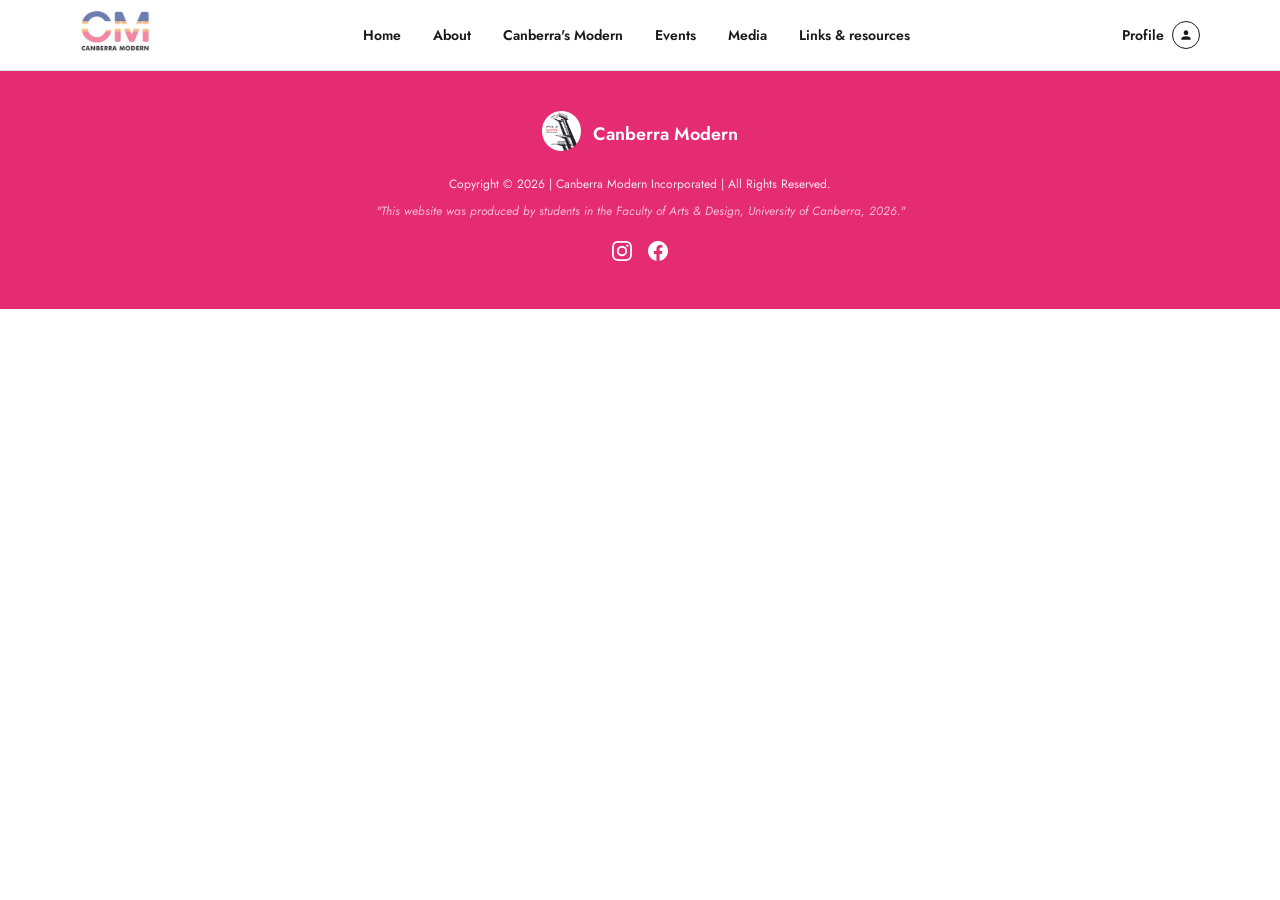
==== About.html @ 22a7f625 "Adding structure to the rest of the pages, and removing links from the not active pages that we won'" ====
<!doctype html>
<html lang="en">
  <head>
    <meta charset="UTF-8" />
    <meta name="viewport" content="width=device-width, initial-scale=1.0" />
    <title>Canberra Modern - [Page Name]</title>

    <link rel="preconnect" href="https://fonts.googleapis.com" />
    <link rel="preconnect" href="https://fonts.gstatic.com" crossorigin />
    <link
      href="https://fonts.googleapis.com/css2?family=Jost:wght@300;400;500;600;700;800;900&display=swap"
      rel="stylesheet"
    />

    <link rel="stylesheet" href="assets/css/styles.css" />
  </head>
  <body>
    <header>
      <div class="nav-container">
        <a href="index.html">
          <img
            class="logo"
            src="assets/images/CanberramodernLogo.png"
            alt="CM Logo"
          />
        </a>

        <nav class="desktop-nav">
          <ul class="nav-links">
            <li><a href="index.html">Home</a></li>
            <li><a href="about.html">About</a></li>
            <li><a href="canberras-modern.html">Canberra's Modern</a></li>
            <li><a href="events.html">Events</a></li>
            <li><a href="media.html">Media</a></li>
            <li><a href="links.html">Links & resources</a></li>
          </ul>
        </nav>

        <div class="nav-actions">
          <div class="nav-profile">
            <span class="profile-text">Profile</span>
            <div class="profile-icon">
              <svg
                width="14"
                height="14"
                viewBox="0 0 24 24"
                fill="currentColor"
              >
                <path
                  d="M12 12c2.21 0 4-1.79 4-4s-1.79-4-4-4-4 1.79-4 4 1.79 4 4 4zm0 2c-2.67 0-8 1.34-8 4v2h16v-2c0-2.66-5.33-4-8-4z"
                />
              </svg>
            </div>
          </div>
          <button
            class="mobile-menu-btn"
            id="openMenuBtn"
            aria-label="Open menu"
          >
            <svg
              width="24"
              height="24"
              viewBox="0 0 24 24"
              fill="none"
              stroke="currentColor"
              stroke-width="2"
            >
              <path d="M3 12h18M3 6h18M3 18h18" />
            </svg>
          </button>
        </div>
      </div>
    </header>

    <div class="mobile-menu-overlay" id="mobileMenu">
      <div class="mobile-menu-header">
        <a href="index.html" class="logo">
          <img
            src="assets/images/CanberramodernLogo.png"
            class="logo"
            alt="CM Logo"
          />
        </a>
        <button
          class="close-menu-btn"
          id="closeMenuBtn"
          aria-label="Close menu"
        >
          <svg
            width="28"
            height="28"
            viewBox="0 0 24 24"
            fill="none"
            stroke="currentColor"
            stroke-width="2"
          >
            <path d="M18 6L6 18M6 6l12 12" />
          </svg>
        </button>
      </div>
      <nav class="mobile-nav">
        <ul class="mobile-nav-links">
          <li><a href="index.html">Home</a></li>
          <li><a href="about.html">About</a></li>
          <li><a href="canberras-modern.html">Canberra's Modern</a></li>
          <li><a href="events.html">Events</a></li>
          <li><a href="media.html">Media</a></li>
          <li><a href="links.html">Links & resources</a></li>
        </ul>
      </nav>
    </div>

    <main></main>

    <footer>
      <div class="footer-brand">
        <div>
          <img
            class="logo"
            src="assets/images/CMCircleLogo.png"
            alt="Canberra Modern Logo"
          />
        </div>
        <div class="footer-brand-name">Canberra Modern</div>
      </div>

      <p class="footer-copy">
        Copyright &copy; 2026 | Canberra Modern Incorporated | All Rights
        Reserved.
      </p>
      <p class="footer-credit">
        "This website was produced by students in the Faculty of Arts & Design,
        University of Canberra, 2026."
      </p>
      <div class="footer-socials">
        <a href="#" aria-label="Instagram">
          <svg width="20" height="20" viewBox="0 0 24 24" fill="currentColor">
            <path
              d="M12 2.163c3.204 0 3.584.012 4.85.07 3.252.148 4.771 1.691 4.919 4.919.058 1.265.069 1.645.069 4.849 0 3.205-.012 3.584-.069 4.849-.149 3.225-1.664 4.771-4.919 4.919-1.266.058-1.644.07-4.85.07-3.204 0-3.584-.012-4.849-.07-3.26-.149-4.771-1.699-4.919-4.92-.058-1.265-.07-1.644-.07-4.849 0-3.204.013-3.583.07-4.849.149-3.227 1.664-4.771 4.919-4.919 1.266-.057 1.645-.069 4.849-.069zM12 0C8.741 0 8.333.014 7.053.072 2.695.272.273 2.69.073 7.052.014 8.333 0 8.741 0 12c0 3.259.014 3.668.072 4.948.2 4.358 2.618 6.78 6.98 6.98C8.333 23.986 8.741 24 12 24c3.259 0 3.668-.014 4.948-.072 4.354-.2 6.782-2.618 6.979-6.98.059-1.28.073-1.689.073-4.948 0-3.259-.014-3.667-.072-4.947-.196-4.354-2.617-6.78-6.979-6.98C15.668.014 15.259 0 12 0zm0 5.838a6.162 6.162 0 100 12.324 6.162 6.162 0 000-12.324zM12 16a4 4 0 110-8 4 4 0 010 8zm6.406-11.845a1.44 1.44 0 100 2.881 1.44 1.44 0 000-2.881z"
            />
          </svg>
        </a>
        <a href="#" aria-label="Facebook">
          <svg width="20" height="20" viewBox="0 0 24 24" fill="currentColor">
            <path
              d="M24 12.073c0-6.627-5.373-12-12-12s-12 5.373-12 12c0 5.99 4.388 10.954 10.125 11.854v-8.385H7.078v-3.469h3.047V9.43c0-3.007 1.792-4.669 4.533-4.669 1.312 0 2.686.235 2.686.235v2.953H15.83c-1.491 0-1.956.925-1.956 1.874v2.25h3.328l-.532 3.469h-2.796v8.385C19.612 23.027 24 18.062 24 12.073z"
            />
          </svg>
        </a>
      </div>
    </footer>

    <script src="main.js"></script>
  </body>
</html>
---- assets/css/styles.css ----
/* ==========================================================================
   CSS Variables & Reset
   ========================================================================== */
:root {
  --cm-magenta: #e52b71;
  --cm-magenta-dark: #c21e5c;
  --cm-charcoal: #1a1a1a;
  --cm-white: #ffffff;
  --cm-light-grey: #f4f4f4;
  --cm-text-grey: #555555;
  --cm-border: #e0e0e0;
  --font-main: 'Jost', sans-serif;
  --container-width: 1200px;
}

*, *::before, *::after {
  margin: 0;
  padding: 0;
  box-sizing: border-box;
}

html {
  scroll-behavior: smooth;
}

body {
  font-family: var(--font-main);
  color: var(--cm-charcoal);
  background-color: var(--cm-white);
  line-height: 1.6;
  overflow-x: hidden;
}

a {
  text-decoration: none;
  color: inherit;
  transition: all 0.2s ease;
}

ul {
  list-style: none;
}

/* ==========================================================================
   Global Button Styles
   ========================================================================== */
.cta-btn {
  display: block;
  text-align: center;
  width: 100%;
  background: var(--cm-white);
  color: var(--cm-magenta);
  border: 2px solid var(--cm-magenta);
  padding: 12px 32px;
  font-weight: 600;
  transition: all 0.2s ease;
}

.cta-btn:hover {
  background: var(--cm-magenta);
  color: var(--cm-white);
}

/* ==========================================================================
   Header & Navigation
   ========================================================================== */
header {
  background: var(--cm-white);
  border-bottom: 1px solid var(--cm-border);
  position: sticky;
  top: 0;
  z-index: 100;
}

.nav-container {
  max-width: var(--container-width);
  margin: 0 auto;
  display: flex;
  align-items: center;
  justify-content: space-between;
  height: 70px;
  padding: 0 40px;
}

.logo {
   width: auto;
   height: 40px;
}
/* Desktop Nav */
.desktop-nav {
  display: flex;
}
.nav-links {
  display: flex;
  gap: 32px;
}
.nav-links a {
  font-size: 14px;
  font-weight: 600;
  color: var(--cm-charcoal);
}
.nav-links a:hover, 
.nav-links a.active {
  color: var(--cm-magenta);
}

/* Right Actions */
.nav-actions {
  display: flex;
  align-items: center;
  gap: 16px;
}
.nav-profile {
  display: flex;
  align-items: center;
  gap: 8px;
  font-size: 14px;
  font-weight: 600;
  cursor: pointer;
}
.profile-icon {
  width: 28px;
  height: 28px;
  border-radius: 50%;
  border: 1.5px solid var(--cm-charcoal);
  display: flex;
  align-items: center;
  justify-content: center;
}
.mobile-menu-btn {
  display: none;
  background: none;
  border: none;
  color: var(--cm-charcoal);
  cursor: pointer;
}

/* ==========================================================================
   Mobile Menu Overlay
   ========================================================================== */
.mobile-menu-overlay {
  position: fixed;
  top: 0;
  left: 0;
  width: 100%;
  height: 100vh;
  background: var(--cm-white);
  z-index: 999;
  padding: 0 20px;
  display: flex;
  flex-direction: column;
  transform: translateX(100%);
  transition: transform 0.3s ease-in-out;
}
.mobile-menu-overlay.active {
  transform: translateX(0);
}

.mobile-menu-header {
  display: flex;
  justify-content: space-between;
  align-items: center;
  height: 70px;
  border-bottom: 1px solid var(--cm-border);
}
.close-menu-btn {
  background: none;
  border: none;
  color: var(--cm-charcoal);
  cursor: pointer;
}

.mobile-nav {
  margin-top: 40px;
}
.mobile-nav-links {
  display: flex;
  flex-direction: column;
  gap: 30px;
}
.mobile-nav-links a {
  font-size: 24px;
  font-weight: 600;
  color: var(--cm-charcoal);
}

/* ==========================================================================
   Footer
   ========================================================================== */
footer {
  background: var(--cm-magenta);
  padding: 40px 20px;
  text-align: center;
  color: var(--cm-white);
}

.footer-brand {
  display: flex;
  align-items: center;
  justify-content: center;
  gap: 12px;
  margin-bottom: 16px;
}

.footer-logo-circle {
  width: 40px;
  height: 40px;
  background: var(--cm-white);
  border-radius: 50%;
  display: flex;
  align-items: center;
  justify-content: center;
  font-family: var(--font-main);
  font-size: 16px;
  font-weight: 800;
  letter-spacing: -0.5px;
}
.footer-logo-circle .c { color: var(--cm-magenta); }
.footer-logo-circle .m { color: #8ba7b8; }

.footer-brand-name {
  font-size: 18px;
  font-weight: 600;
}

.footer-copy {
  font-size: 12px;
  color: rgba(255, 255, 255, 0.9);
  margin-bottom: 8px;
}

.footer-credit {
  font-size: 12px;
  color: rgba(255, 255, 255, 0.7);
  font-style: italic;
  margin-bottom: 20px;
}

.footer-socials {
  display: flex;
  justify-content: center;
  gap: 16px;
}
.footer-socials a:hover {
  opacity: 0.8;
}

/* ==========================================================================
   Hero Image Section
   ========================================================================== */
.hero-image-section {
  width: 100%;
  display: block;
}

.hero-image-section img {
  width: 100%;
  height: auto;
  display: block;
}

/* ==========================================================================
   Gallery & Carousel
   ========================================================================== */
.gallery-container {
    min-height: 400px;
    display: flex;
    align-items: center;
    justify-content: center;
  text-align:  center;
    flex-direction: column;
}

.gallery-section {
  width: 100vw;
  overflow: hidden;
  position: relative;
  --v-offset: 60px;
  --curve-height: 140px;

  &:before,
  &:after {
    content: "";
    display: block;
    background: white;
    width: calc(100vw + 2 * var(--v-offset));
    height: var(--curve-height);
    position: absolute;
    border-radius: 50%;
    left: calc(-1 * var(--v-offset));
    right: calc(-1 * var(--v-offset));
  }

  &:before {
    top: calc(-0.6 * var(--curve-height));
  }
  &:after {
    bottom: calc(-0.6 * var(--curve-height));
  }
}

.gallery-wrapper {
  display: flex;
  gap: 16px;
  overflow-x: auto;
  scrollbar-width: none; /* Hides scrollbar in Firefox */
  -ms-overflow-style: none; /* Hides scrollbar in IE/Edge */
  cursor: grab;
}

.gallery-wrapper::-webkit-scrollbar {
  display: none; /* Hides scrollbar in Chrome/Safari */
}

.gallery-wrapper:active {
  cursor: grabbing; /* Changes cursor when user drags */
}

.gallery-wrapper img {
  height: 300px;
  width: 300px;
  object-fit: cover;
  flex-shrink: 0; /* Prevents images from squishing */
  pointer-events: none; /* Stops the default browser "ghost image" drag bug */
}

/* ==========================================================================
   Upcoming Events Section
   ========================================================================== */
.events-container {
  max-width: var(--container-width);
  margin: 60px auto;
  padding: 0 40px;
}

.events-title {
  font-size: 24px;
  font-weight: 700;
  text-transform: uppercase;
  margin-bottom: 24px;
  color: var(--cm-charcoal);
}

.events-grid {
  display: grid;
  gap: 16px;
  grid-template-columns: 1fr;
}

.event-card {
  position: relative;
  display: block;
  height: 250px;
  border-radius: 4px;
  overflow: hidden;
  background: var(--cm-light-grey);
}

.event-card img {
  width: 100%;
  height: 100%;
  object-fit: cover;
  filter: grayscale(100%);
  transition: transform 0.4s ease, filter 0.4s ease;
}

/* Hover Zoom Effect */
.event-card:hover img {
  transform: scale(1.1);
  filter: grayscale(0%);
}

.event-date {
  position: absolute;
  top: 16px;
  left: 16px;
  background: var(--cm-white);
  color: var(--cm-charcoal);
  padding: 4px 8px;
  font-size: 12px;
  font-weight: 700;
  z-index: 2;
}

.event-title-bar {
  position: absolute;
  bottom: 0;
  left: 0;
  width: 100%;
  background: var(--cm-magenta);
  color: var(--cm-white);
  padding: 12px 16px;
  display: flex;
  justify-content: space-between;
  align-items: center;
  font-weight: 600;
  font-size: 14px;
  text-transform: uppercase;
  z-index: 2;
}

/* Desktop Grid Layout Override */
@media (min-width: 786px) {
  .events-grid {
    grid-template-columns: repeat(3, 1fr);
    grid-auto-rows: 250px;
  }
  
  .card-large {
    grid-column: 1 / 2;
    grid-row: 1 / 3;
    height: 100%; /* Stretches across the 2 rows */
  }
}

/* ==========================================================================
   Latest Articles Section
   ========================================================================== */
.articles-container {
  max-width: var(--container-width);
  margin: 60px auto;
  padding: 0 40px;
}

.articles-title {
  font-size: 24px;
  font-weight: 700;
  text-transform: uppercase;
  margin-bottom: 24px;
  color: var(--cm-charcoal);
}

.articles-grid {
  display: grid;
  gap: 24px;
  grid-template-columns: 1fr;
}

.article-card {
  display: flex;
  flex-direction: column;
  transition: transform 0.3s ease;
}

.article-card:hover {
  transform: translateY(-5px); /* Slight lift on hover */
}

.article-img-wrapper {
  width: 100%;
  height: 180px;
  overflow: hidden;
  border-radius: 4px;
  margin-bottom: 16px;
}

.article-img-wrapper img {
  width: 100%;
  height: 100%;
  object-fit: cover;
  transition: transform 0.4s ease;
}

.article-card:hover .article-img-wrapper img {
  transform: scale(1.05); /* Slight zoom on hover */
}

.article-heading {
  font-size: 18px;
  font-weight: 700;
  margin-bottom: 8px;
  color: var(--cm-charcoal);
}

.article-excerpt {
  font-size: 14px;
  color: var(--cm-text-grey);
  line-height: 1.5;
}

/* Desktop Grid Override */
@media (min-width: 786px) {
  .articles-grid {
    grid-template-columns: repeat(4, 1fr);
  }
}
/* ==========================================================================
   Get Involved Section
   ========================================================================== */
.get-involved-container {
  max-width: var(--container-width);
  margin: 100px auto;
  padding: 0 40px;
  display: flex;
  flex-direction: column;
  gap: 32px;
  align-items: center;
}

.get-involved-image {
  width: 100%;
}

.get-involved-image img {
  width: 100%;
  height: 100%;
  max-height: 400px;
  object-fit: cover;
  border-radius: 4px;
}

.get-involved-content {
  width: 100%;
  text-align: left;
}

.get-involved-title {
  font-size: 4em;
  font-weight: 700;
  text-transform: uppercase;
  margin-bottom: 16px;
  color: var(--cm-charcoal);
}

.get-involved-content p {
  font-size: 16px;
  color: var(--cm-text-grey);
  margin-bottom: 32px;
  line-height: 1.6;
}


/* Desktop 2-Column Override */
@media (min-width: 786px) {
  .get-involved-container {
    flex-direction: row;
    gap: 60px;
  }
  
  .get-involved-image,
  .get-involved-content {
    flex: 1;
  }
}

/* ==========================================================================
   Sponsors / Partners Section
   ========================================================================== */
.sponsors-container {
  margin: 60px auto;
  text-align: center;
}

.sponsors-title {
  font-size: 24px;
  font-weight: 700;
  text-transform: uppercase;
  margin-bottom: 40px;
  color: var(--cm-charcoal);
}

.sponsors-carousel {
  overflow: hidden;
  white-space: nowrap;
  position: relative;
  /* Adds a smooth fade to the left and right edges */
  -webkit-mask-image: linear-gradient(to right, transparent, black 10%, black 90%, transparent);
  mask-image: linear-gradient(to right, transparent, black 10%, black 90%, transparent);
}

.sponsors-track {
  display: inline-flex;
  gap: 80px;
  align-items: center;
  /* Adjust the 15s duration to make it slower or faster */
  animation: scrollLogos 15s linear infinite;
  padding-right: 80px; /* Must match the gap for a seamless jump */
}

.sponsors-track img {
  height: 50px;
  object-fit: contain;
  filter: grayscale(100%);
  opacity: 0.6;
  transition: filter 0.3s ease, opacity 0.3s ease;
}

.sponsors-track img:hover {
  filter: grayscale(0%);
  opacity: 1;
}

@keyframes scrollLogos {
  0% { transform: translateX(0); }
  100% { transform: translateX(-50%); } 
}

/* ==========================================================================
   Contact Us Section
   ========================================================================== */
.contact-container {
  max-width: var(--container-width);
  margin: 100px auto;
  padding: 0 40px;
  display: flex;
  flex-direction: column;
  gap: 40px;
}

.contact-image {
  width: 100%;
}

.contact-image img {
  width: 100%;
  height: 100%;
  min-height: 300px;
  object-fit: cover;
  border-radius: 4px;
}

.contact-form-wrapper {
  width: 100%;
}

.contact-title {
  font-size: 24px;
  font-weight: 700;
  margin-bottom: 24px;
  color: var(--cm-charcoal);
}

.contact-form {
  display: flex;
  flex-direction: column;
  gap: 16px;
}

.form-group {
  display: flex;
  flex-direction: column;
  gap: 8px;
}

.form-group label {
  font-size: 12px;
  font-weight: 600;
  color: var(--cm-charcoal);
}

.form-group input,
.form-group textarea {
  width: 100%;
  padding: 12px;
  background-color: var(--cm-light-grey);
  border: none;
  border-radius: 4px;
  font-family: var(--font-main);
  font-size: 14px;
  color: var(--cm-charcoal);
}

.form-group input:focus,
.form-group textarea:focus {
  outline: 2px solid var(--cm-magenta);
}

/* Desktop 2-Column Override */
@media (min-width: 786px) {
  .contact-container {
    flex-direction: row;
    gap: 60px;
  }
  
  .contact-image,
  .contact-form-wrapper {
    flex: 1;
  }
}

/* ==========================================================================
   Responsive (Mobile Settings)
   ========================================================================== */
@media (max-width: 786px) {
  .nav-container {
    padding: 0 20px;
  }
  .desktop-nav, .profile-text {
    display: none;
  }
  .mobile-menu-btn {
    display: block;
  }
  .events-container, .articles-container, .social-feed-container,
  .get-involved-container { padding: 0 16px; }
  .contact-container { 
    padding: 0;
    border-radius: 0;
 }
 .contact-container img { 
    padding: 0;
    border-radius: 0;
 }
 .contact-form-wrapper {
    padding: 0 16px;
 }

 .get-involved-title {
  font-size: 3em;
}
}
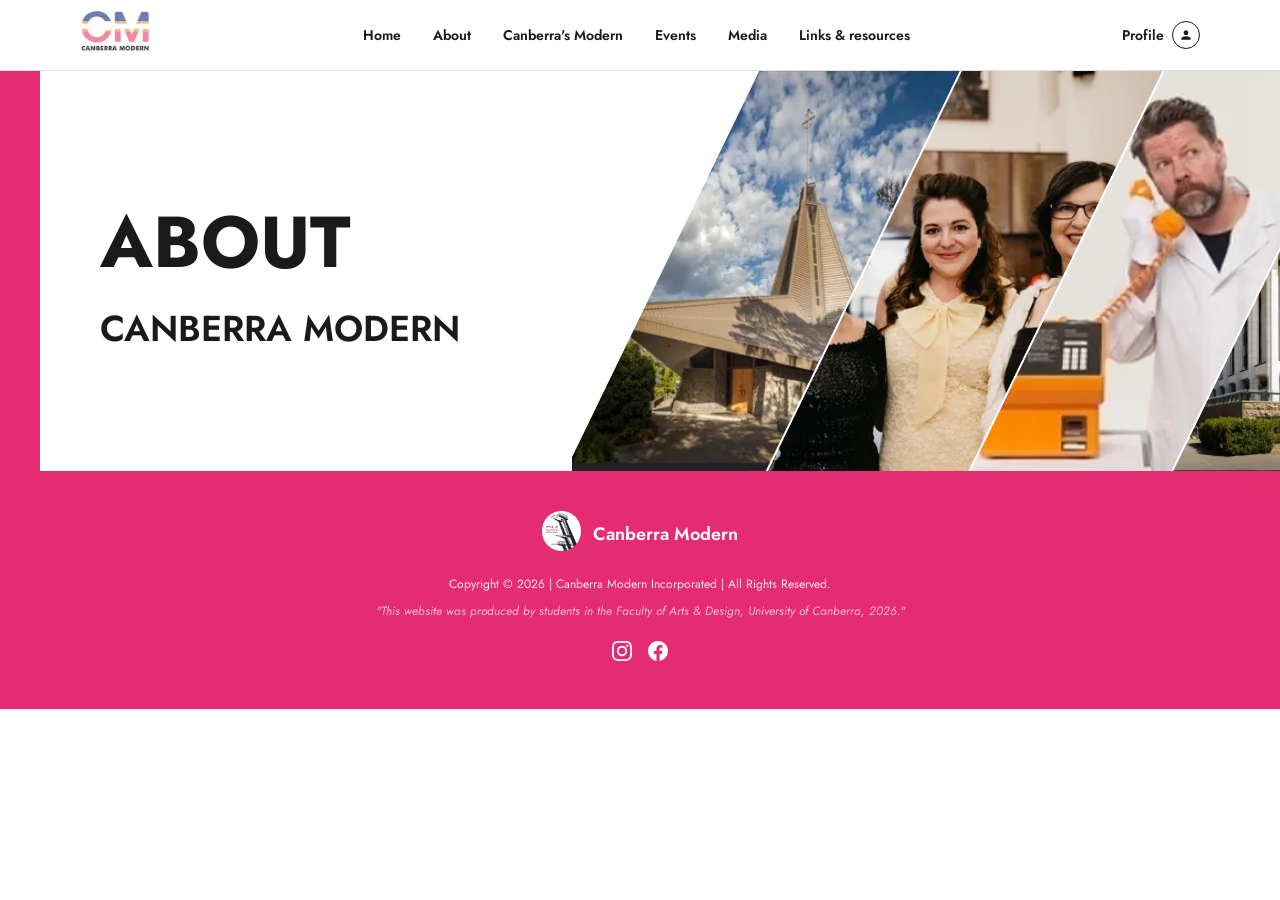
==== commit e79b5aa6: "About hero section added." ====
--- a/About.html
+++ b/About.html
@@ -110,7 +110,20 @@
       </nav>
     </div>
 
-    <main></main>
+    <main>
+      <section class="about-hero">
+        <div class="about-hero-content">
+          <h1>ABOUT</h1>
+          <span>CANBERRA MODERN</span>
+        </div>
+        <div class="about-hero-image">
+          <img
+            src="assets/images/about-hero-img.png"
+            alt="About Canberra Modern collage"
+          />
+        </div>
+      </section>
+    </main>
 
     <footer>
       <div class="footer-brand">
--- a/assets/css/styles.css
+++ b/assets/css/styles.css
@@ -675,6 +675,71 @@
   .contact-image,
   .contact-form-wrapper {
     flex: 1;
+  }
+}
+
+/* ==========================================================================
+   About Page - Hero Section
+   ========================================================================== */
+.about-hero {
+  display: flex;
+  flex-direction: column;
+  border-left: 20px solid var(--cm-magenta);
+  min-height: 400px;
+  overflow: hidden;
+}
+
+.about-hero-content {
+  padding: 40px;
+  display: flex;
+  align-items: center;
+  flex-direction: column;
+  text-align: left;
+  align-items: flex-start;
+  justify-content: center;
+}
+
+.about-hero-content span {
+  font-size: 24px;
+  font-weight: 600;
+}
+
+.about-hero-image {
+  width: 100%;
+}
+
+.about-hero-image img {
+  width: 100%;
+  height: 100%;
+  object-fit: cover;
+  object-position: left center;
+  display: block;
+}
+
+/* Desktop Override */
+@media (min-width: 786px) {
+  .about-hero {
+    flex-direction: row;
+    border-left: 40px solid var(--cm-magenta);
+  }
+
+  .about-hero-content {
+    flex: 1;
+    padding: 0 0 0 60px;
+  }
+
+  .about-hero-content h1 {
+    font-size: 72px;
+  }
+
+  .about-hero-content span {
+    font-size: 36px;
+  }
+
+  .about-hero-image {
+    flex: 1.5;
+    display: flex;
+    justify-content: flex-end;
   }
 }
 
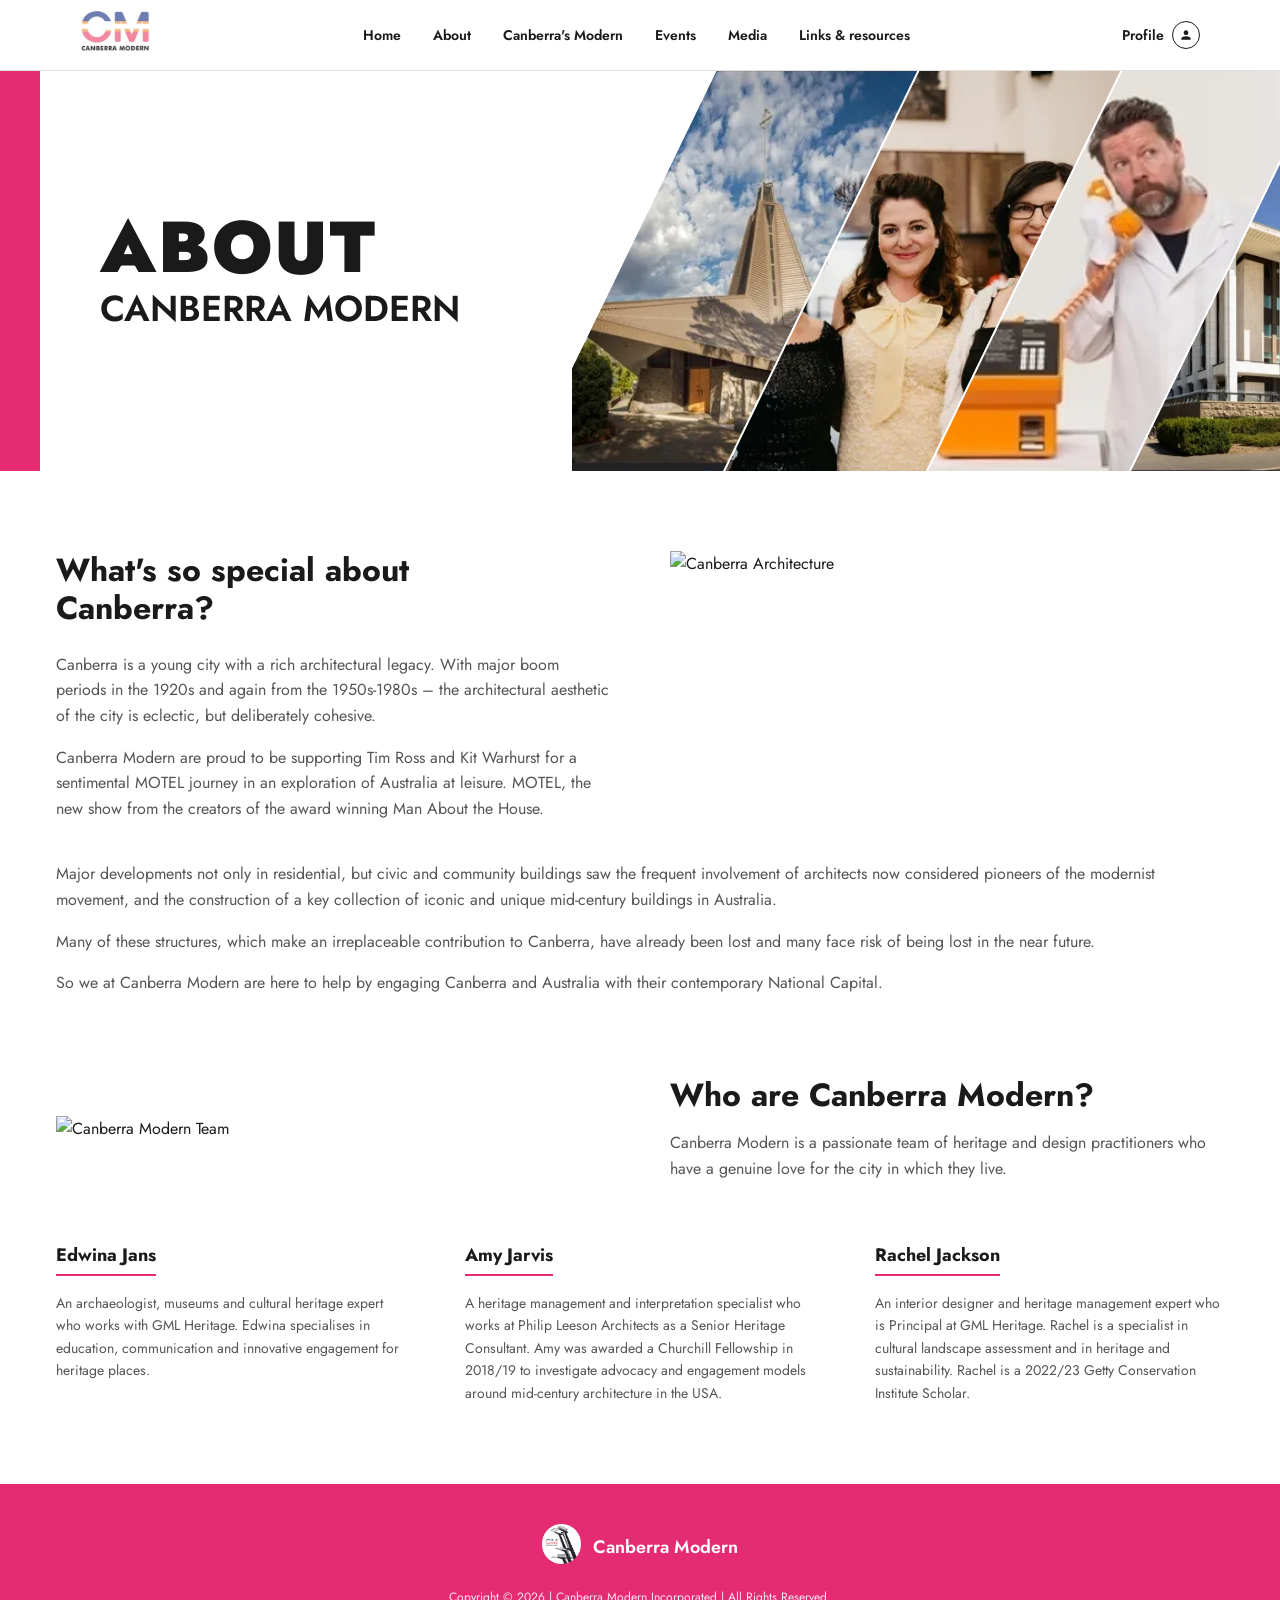
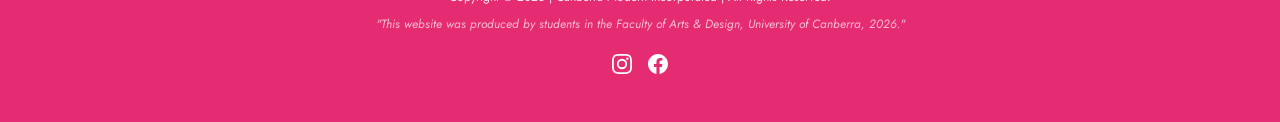
==== commit abb1dc77: "Adding about canberra and team content section" ====
--- a/About.html
+++ b/About.html
@@ -109,8 +109,9 @@
         </ul>
       </nav>
     </div>
-
+    <!-- MAIN Section -->
     <main>
+      <!-- HERO Section -->
       <section class="about-hero">
         <div class="about-hero-content">
           <h1>ABOUT</h1>
@@ -123,6 +124,102 @@
           />
         </div>
       </section>
+
+      <!-- Who are Canberra Modern? Section -->
+      <section class="about-special-section">
+        <div class="special-top-row">
+          <div class="special-content">
+            <h2 class="special-title">
+              What's so special about<br />Canberra?
+            </h2>
+            <p>
+              Canberra is a young city with a rich architectural legacy. With
+              major boom periods in the 1920s and again from the 1950s-1980s –
+              the architectural aesthetic of the city is eclectic, but
+              deliberately cohesive.
+            </p>
+            <p>
+              Canberra Modern are proud to be supporting Tim Ross and Kit
+              Warhurst for a sentimental MOTEL journey in an exploration of
+              Australia at leisure. MOTEL, the new show from the creators of the
+              award winning Man About the House.
+            </p>
+          </div>
+          <div class="special-image">
+            <img
+              src="https://images.unsplash.com/photo-1512917774080-9991f1c4c750?q=80&w=800&auto=format&fit=crop"
+              alt="Canberra Architecture"
+            />
+          </div>
+        </div>
+
+        <div class="special-bottom-row">
+          <p>
+            Major developments not only in residential, but civic and community
+            buildings saw the frequent involvement of architects now considered
+            pioneers of the modernist movement, and the construction of a key
+            collection of iconic and unique mid-century buildings in Australia.
+          </p>
+          <p>
+            Many of these structures, which make an irreplaceable contribution
+            to Canberra, have already been lost and many face risk of being lost
+            in the near future.
+          </p>
+          <p>
+            So we at Canberra Modern are here to help by engaging Canberra and
+            Australia with their contemporary National Capital.
+          </p>
+        </div>
+      </section>
+      <!-- Who are Canberra Modern? Section -->
+      <section class="about-team-section">
+        <div class="team-intro-row">
+          <div class="team-image">
+            <img
+              src="https://images.unsplash.com/photo-1573164713988-8665fc963095?q=80&w=800&auto=format&fit=crop"
+              alt="Canberra Modern Team"
+            />
+          </div>
+          <div class="team-intro-content">
+            <h2 class="team-title">Who are Canberra Modern?</h2>
+            <p>
+              Canberra Modern is a passionate team of heritage and design
+              practitioners who have a genuine love for the city in which they
+              live.
+            </p>
+          </div>
+        </div>
+
+        <div class="team-members-grid">
+          <div class="team-member">
+            <h3>Edwina Jans</h3>
+            <p>
+              An archaeologist, museums and cultural heritage expert who works
+              with GML Heritage. Edwina specialises in education, communication
+              and innovative engagement for heritage places.
+            </p>
+          </div>
+          <div class="team-member">
+            <h3>Amy Jarvis</h3>
+            <p>
+              A heritage management and interpretation specialist who works at
+              Philip Leeson Architects as a Senior Heritage Consultant. Amy was
+              awarded a Churchill Fellowship in 2018/19 to investigate advocacy
+              and engagement models around mid-century architecture in the USA.
+            </p>
+          </div>
+          <div class="team-member">
+            <h3>Rachel Jackson</h3>
+            <p>
+              An interior designer and heritage management expert who is
+              Principal at GML Heritage. Rachel is a specialist in cultural
+              landscape assessment and in heritage and sustainability. Rachel is
+              a 2022/23 Getty Conservation Institute Scholar.
+            </p>
+          </div>
+        </div>
+      </section>
+      <!-- Our Patron Section -->
     </main>
 
     <footer>
--- a/assets/css/styles.css
+++ b/assets/css/styles.css
@@ -684,24 +684,33 @@
 .about-hero {
   display: flex;
   flex-direction: column;
-  border-left: 20px solid var(--cm-magenta);
-  min-height: 400px;
-  overflow: hidden;
+  background-color: transparent;
 }
 
 .about-hero-content {
-  padding: 40px;
-  display: flex;
-  align-items: center;
-  flex-direction: column;
-  text-align: left;
-  align-items: flex-start;
+  padding: 80px 40px; 
+  border-left: 20px solid var(--cm-magenta); /* Border next to text only on mobile */
+  display: flex;
+  flex-direction: column; 
+  text-align: left; 
+  align-items: flex-start; 
   justify-content: center;
+}
+
+.about-hero-content h1 {
+  font-size: 48px;
+  font-weight: 900;
+  color: var(--cm-charcoal);
+  line-height: 1.2;
+  text-transform: uppercase;
+  letter-spacing: 2px;
 }
 
 .about-hero-content span {
   font-size: 24px;
   font-weight: 600;
+  display: block;
+  margin-top: 5px; /* Natural spacing matching the design */
 }
 
 .about-hero-image {
@@ -710,22 +719,25 @@
 
 .about-hero-image img {
   width: 100%;
-  height: 100%;
+  height: 350px; /* Restricts mobile height for a landscape crop */
   object-fit: cover;
-  object-position: left center;
+  object-position: center;
   display: block;
 }
+
 
 /* Desktop Override */
 @media (min-width: 786px) {
   .about-hero {
     flex-direction: row;
-    border-left: 40px solid var(--cm-magenta);
+    border-left: 40px solid var(--cm-magenta); /* Border returns to full height */
+    min-height: 400px;
   }
 
   .about-hero-content {
     flex: 1;
     padding: 0 0 0 60px;
+    border-left: none; /* Removes double border */
   }
 
   .about-hero-content h1 {
@@ -734,6 +746,7 @@
 
   .about-hero-content span {
     font-size: 36px;
+    margin-top: -10px;
   }
 
   .about-hero-image {
@@ -741,8 +754,152 @@
     display: flex;
     justify-content: flex-end;
   }
-}
-
+
+  .about-hero-image img {
+    height: 100%; /* Adapts to desktop layout */
+  }
+}
+
+/* ==========================================================================
+   About Page - What's So Special Section
+   ========================================================================== */
+.about-special-section {
+  max-width: var(--container-width);
+  margin: 80px auto;
+  padding: 0 16px;
+}
+
+.special-top-row {
+  display: flex;
+  flex-direction: column;
+  gap: 32px;
+  margin-bottom: 24px;
+}
+
+.special-title {
+  font-size: 32px;
+  font-weight: 700;
+  color: var(--cm-charcoal);
+  margin-bottom: 24px;
+  line-height: 1.2;
+}
+
+.special-content p,
+.special-bottom-row p {
+  font-size: 16px;
+  color: var(--cm-text-grey);
+  margin-bottom: 16px;
+  line-height: 1.6;
+}
+
+.special-image {
+  width: 100%;
+}
+
+.special-image img {
+  width: 100%;
+  height: auto;
+  object-fit: cover;
+  display: block;
+}
+
+/* Desktop Override */
+@media (min-width: 786px) {
+  .special-top-row {
+    flex-direction: row;
+    gap: 60px;
+  }
+  
+  .special-content,
+  .special-image {
+    flex: 1;
+  }
+}
+/* ==========================================================================
+   About Page - Who Are Canberra Modern Section
+   ========================================================================== */
+.about-team-section {
+  max-width: var(--container-width);
+  margin: 80px auto;
+  padding: 0 16px;
+}
+
+.team-intro-row {
+  display: flex;
+  flex-direction: column;
+  gap: 32px;
+  margin-bottom: 60px;
+  align-items: center;
+}
+
+.team-image {
+  width: 100%;
+}
+
+.team-image img {
+  width: 100%;
+  height: auto;
+  object-fit: cover;
+  display: block;
+}
+
+.team-intro-content {
+  width: 100%;
+}
+
+.team-title {
+  font-size: 32px;
+  font-weight: 700;
+  color: var(--cm-charcoal);
+  margin-bottom: 16px;
+  line-height: 1.2;
+}
+
+.team-intro-content p {
+  font-size: 16px;
+  color: var(--cm-text-grey);
+  line-height: 1.6;
+}
+
+.team-members-grid {
+  display: grid;
+  grid-template-columns: 1fr;
+  gap: 40px;
+}
+
+.team-member h3 {
+  font-size: 18px;
+  font-weight: 700;
+  color: var(--cm-charcoal);
+  margin-bottom: 16px;
+  display: inline-block;
+  border-bottom: 2px solid var(--cm-magenta);
+  padding-bottom: 4px;
+}
+
+.team-member p {
+  font-size: 14px;
+  color: var(--cm-text-grey);
+  line-height: 1.6;
+}
+
+/* Desktop Override */
+@media (min-width: 786px) {
+  .team-intro-row {
+    flex-direction: row;
+    gap: 60px;
+  }
+  
+  .team-image,
+  .team-intro-content {
+    flex: 1;
+  }
+
+  .team-members-grid {
+    grid-template-columns: repeat(3, 1fr);
+    gap: 60px; /* Space between columns */
+  }
+}
 /* ==========================================================================
    Responsive (Mobile Settings)
    ========================================================================== */
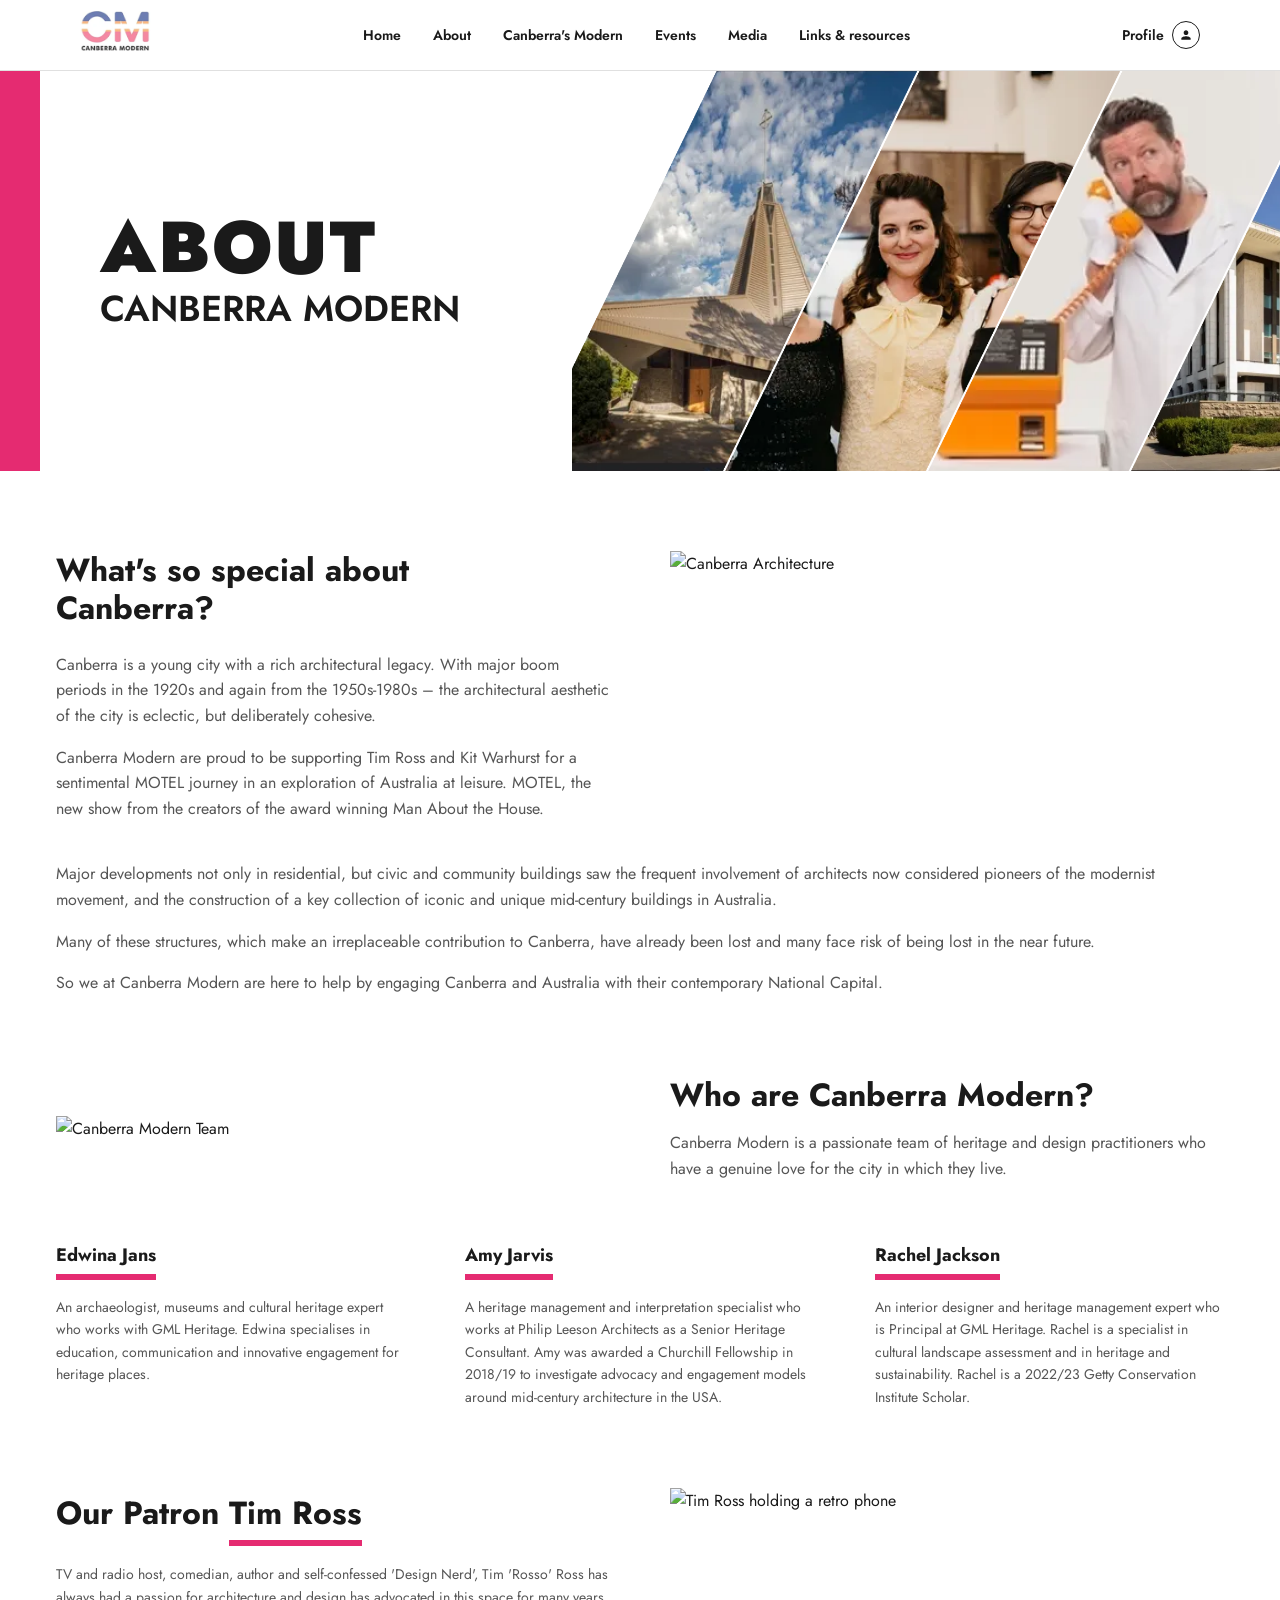
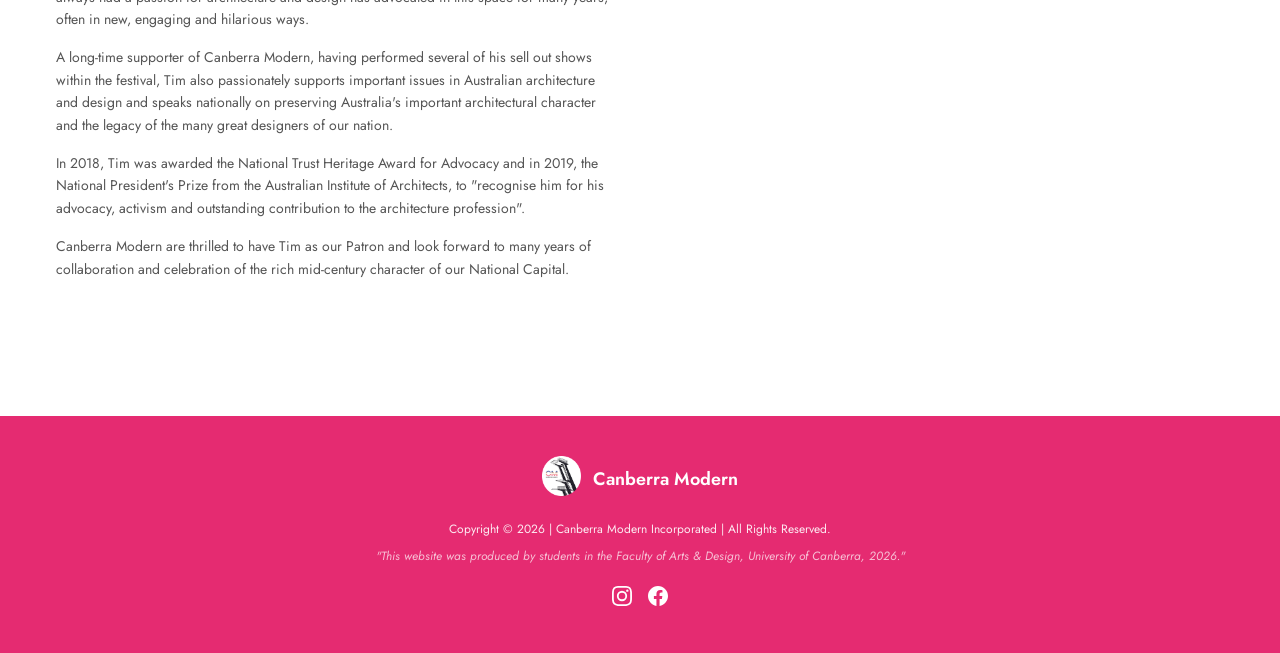
==== commit 0dd0e14b: "Adding Patron section" ====
--- a/About.html
+++ b/About.html
@@ -220,6 +220,42 @@
         </div>
       </section>
       <!-- Our Patron Section -->
+      <section class="about-patron-section">
+        <div class="patron-content">
+          <h2 class="patron-title">Our Patron <span>Tim Ross</span></h2>
+          <p>
+            TV and radio host, comedian, author and self-confessed 'Design
+            Nerd', Tim 'Rosso' Ross has always had a passion for architecture
+            and design has advocated in this space for many years, often in new,
+            engaging and hilarious ways.
+          </p>
+          <p>
+            A long-time supporter of Canberra Modern, having performed several
+            of his sell out shows within the festival, Tim also passionately
+            supports important issues in Australian architecture and design and
+            speaks nationally on preserving Australia's important architectural
+            character and the legacy of the many great designers of our nation.
+          </p>
+          <p>
+            In 2018, Tim was awarded the National Trust Heritage Award for
+            Advocacy and in 2019, the National President's Prize from the
+            Australian Institute of Architects, to "recognise him for his
+            advocacy, activism and outstanding contribution to the architecture
+            profession".
+          </p>
+          <p>
+            Canberra Modern are thrilled to have Tim as our Patron and look
+            forward to many years of collaboration and celebration of the rich
+            mid-century character of our National Capital.
+          </p>
+        </div>
+        <div class="patron-image">
+          <img
+            src="https://images.unsplash.com/photo-1573164713988-8665fc963095?q=80&w=800&auto=format&fit=crop"
+            alt="Tim Ross holding a retro phone"
+          />
+        </div>
+      </section>
     </main>
 
     <footer>
--- a/assets/css/styles.css
+++ b/assets/css/styles.css
@@ -303,25 +303,25 @@
   display: flex;
   gap: 16px;
   overflow-x: auto;
-  scrollbar-width: none; /* Hides scrollbar in Firefox */
-  -ms-overflow-style: none; /* Hides scrollbar in IE/Edge */
+  scrollbar-width: none; 
+  -ms-overflow-style: none; 
   cursor: grab;
 }
 
 .gallery-wrapper::-webkit-scrollbar {
-  display: none; /* Hides scrollbar in Chrome/Safari */
+  display: none; 
 }
 
 .gallery-wrapper:active {
-  cursor: grabbing; /* Changes cursor when user drags */
+  cursor: grabbing; 
 }
 
 .gallery-wrapper img {
   height: 300px;
   width: 300px;
   object-fit: cover;
-  flex-shrink: 0; /* Prevents images from squishing */
-  pointer-events: none; /* Stops the default browser "ghost image" drag bug */
+  flex-shrink: 0; 
+  pointer-events: none; 
 }
 
 /* ==========================================================================
@@ -409,7 +409,7 @@
   .card-large {
     grid-column: 1 / 2;
     grid-row: 1 / 3;
-    height: 100%; /* Stretches across the 2 rows */
+    height: 100%; 
   }
 }
 
@@ -443,7 +443,7 @@
 }
 
 .article-card:hover {
-  transform: translateY(-5px); /* Slight lift on hover */
+  transform: translateY(-5px); 
 }
 
 .article-img-wrapper {
@@ -462,7 +462,7 @@
 }
 
 .article-card:hover .article-img-wrapper img {
-  transform: scale(1.05); /* Slight zoom on hover */
+  transform: scale(1.05); 
 }
 
 .article-heading {
@@ -563,7 +563,6 @@
   overflow: hidden;
   white-space: nowrap;
   position: relative;
-  /* Adds a smooth fade to the left and right edges */
   -webkit-mask-image: linear-gradient(to right, transparent, black 10%, black 90%, transparent);
   mask-image: linear-gradient(to right, transparent, black 10%, black 90%, transparent);
 }
@@ -572,9 +571,8 @@
   display: inline-flex;
   gap: 80px;
   align-items: center;
-  /* Adjust the 15s duration to make it slower or faster */
   animation: scrollLogos 15s linear infinite;
-  padding-right: 80px; /* Must match the gap for a seamless jump */
+  padding-right: 80px; 
 }
 
 .sponsors-track img {
@@ -689,7 +687,7 @@
 
 .about-hero-content {
   padding: 80px 40px; 
-  border-left: 20px solid var(--cm-magenta); /* Border next to text only on mobile */
+  border-left: 20px solid var(--cm-magenta); 
   display: flex;
   flex-direction: column; 
   text-align: left; 
@@ -710,16 +708,17 @@
   font-size: 24px;
   font-weight: 600;
   display: block;
-  margin-top: 5px; /* Natural spacing matching the design */
+  margin-top: 5px; 
 }
 
 .about-hero-image {
   width: 100%;
+  object-fit: fill;
 }
 
 .about-hero-image img {
   width: 100%;
-  height: 350px; /* Restricts mobile height for a landscape crop */
+  height: 350px; 
   object-fit: cover;
   object-position: center;
   display: block;
@@ -730,14 +729,14 @@
 @media (min-width: 786px) {
   .about-hero {
     flex-direction: row;
-    border-left: 40px solid var(--cm-magenta); /* Border returns to full height */
+    border-left: 40px solid var(--cm-magenta); 
     min-height: 400px;
   }
 
   .about-hero-content {
     flex: 1;
     padding: 0 0 0 60px;
-    border-left: none; /* Removes double border */
+    border-left: none; 
   }
 
   .about-hero-content h1 {
@@ -756,7 +755,7 @@
   }
 
   .about-hero-image img {
-    height: 100%; /* Adapts to desktop layout */
+    height: 100%; 
   }
 }
 
@@ -873,7 +872,7 @@
   color: var(--cm-charcoal);
   margin-bottom: 16px;
   display: inline-block;
-  border-bottom: 2px solid var(--cm-magenta);
+  border-bottom: 6px solid var(--cm-magenta);
   padding-bottom: 4px;
 }
 
@@ -898,6 +897,66 @@
   .team-members-grid {
     grid-template-columns: repeat(3, 1fr);
     gap: 60px; /* Space between columns */
+  }
+}
+
+/* ==========================================================================
+   About Page - Our Patron Section
+   ========================================================================== */
+.about-patron-section {
+  max-width: var(--container-width);
+  margin: 80px auto 120px auto;
+  padding: 0 16px;
+  display: flex;
+  flex-direction: column;
+  gap: 40px;
+}
+
+.patron-content {
+  width: 100%;
+}
+
+.patron-title {
+  font-size: 32px;
+  font-weight: 700;
+  color: var(--cm-charcoal);
+  margin-bottom: 24px;
+}
+
+.patron-title span {
+  border-bottom: 6px solid var(--cm-magenta);
+  padding-bottom: 4px;
+}
+
+.patron-content p {
+  font-size: 14px;
+  color: var(--cm-text-grey);
+  margin-bottom: 16px;
+  line-height: 1.6;
+}
+
+.patron-image {
+  width: 100%;
+}
+
+.patron-image img {
+  width: 100%;
+  height: auto;
+  object-fit: cover;
+  display: block;
+}
+
+/* Desktop Override */
+@media (min-width: 786px) {
+  .about-patron-section {
+    flex-direction: row;
+    gap: 60px;
+    align-items: flex-start;
+  }
+  
+  .patron-content,
+  .patron-image {
+    flex: 1;
   }
 }
 /* ==========================================================================
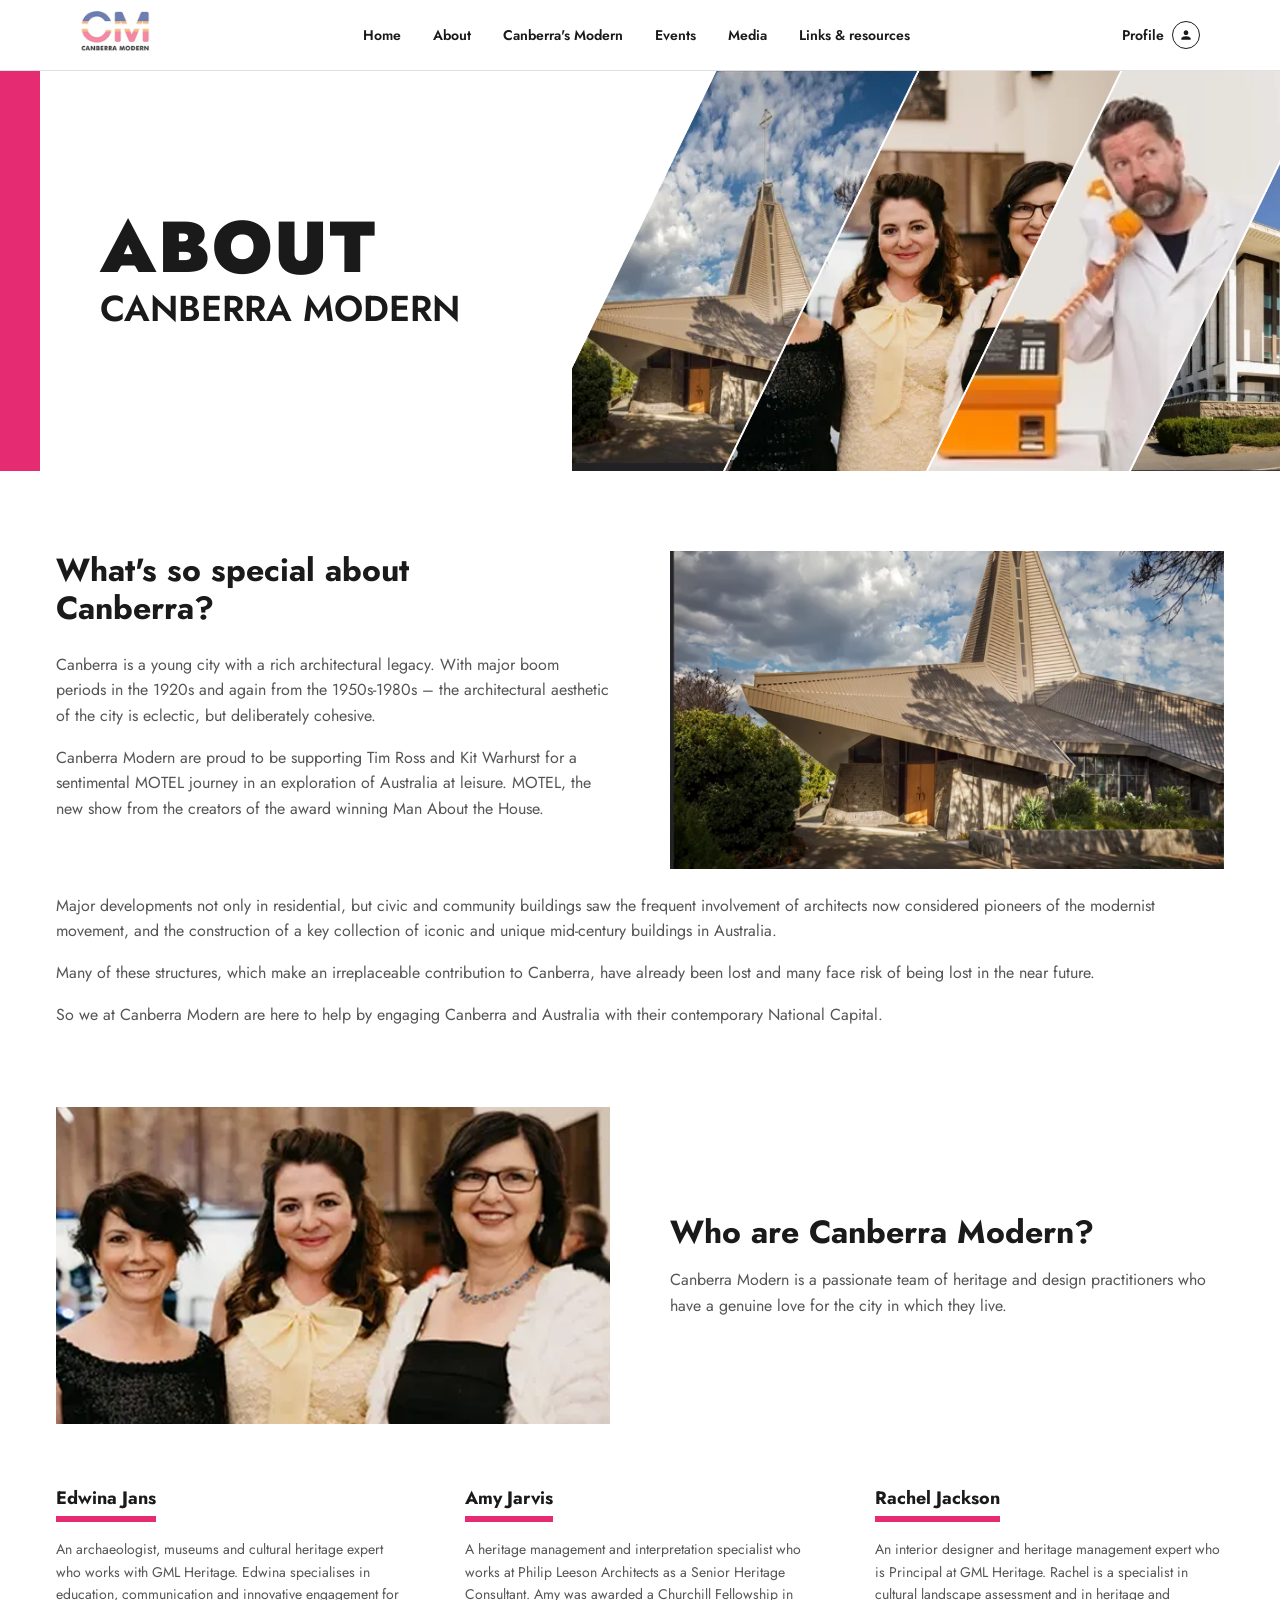
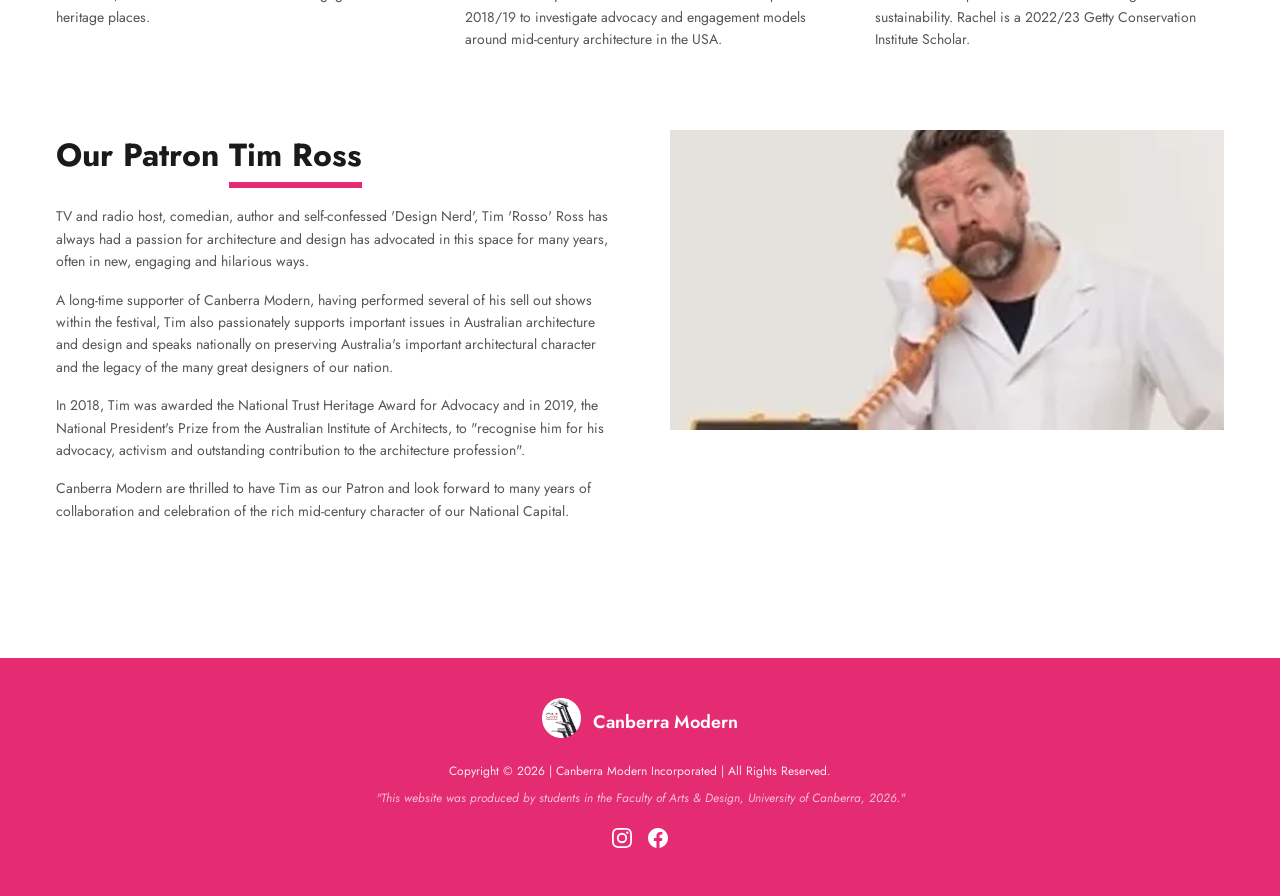
==== commit 80cf8d30: "Replacing placeholder images for the about page." ====
--- a/About.html
+++ b/About.html
@@ -125,7 +125,7 @@
         </div>
       </section>
 
-      <!-- Who are Canberra Modern? Section -->
+      <!-- What's so special about Canberra? Section -->
       <section class="about-special-section">
         <div class="special-top-row">
           <div class="special-content">
@@ -147,7 +147,7 @@
           </div>
           <div class="special-image">
             <img
-              src="https://images.unsplash.com/photo-1512917774080-9991f1c4c750?q=80&w=800&auto=format&fit=crop"
+              src="assets/images/canberraspecial.png"
               alt="Canberra Architecture"
             />
           </div>
@@ -171,14 +171,12 @@
           </p>
         </div>
       </section>
+
       <!-- Who are Canberra Modern? Section -->
       <section class="about-team-section">
         <div class="team-intro-row">
           <div class="team-image">
-            <img
-              src="https://images.unsplash.com/photo-1573164713988-8665fc963095?q=80&w=800&auto=format&fit=crop"
-              alt="Canberra Modern Team"
-            />
+            <img src="assets/images/team.png" alt="Canberra Modern Team" />
           </div>
           <div class="team-intro-content">
             <h2 class="team-title">Who are Canberra Modern?</h2>
@@ -251,7 +249,7 @@
         </div>
         <div class="patron-image">
           <img
-            src="https://images.unsplash.com/photo-1573164713988-8665fc963095?q=80&w=800&auto=format&fit=crop"
+            src="assets/images/timross.png"
             alt="Tim Ross holding a retro phone"
           />
         </div>
--- a/assets/css/styles.css
+++ b/assets/css/styles.css
@@ -959,6 +959,448 @@
     flex: 1;
   }
 }
+
+/* ==========================================================================
+   Canberra's Modern Page - Gallery Section
+   ========================================================================== */
+.cm-gallery-section {
+  margin: 60px 0;
+  width: 100%;
+}
+
+.cm-gallery-main {
+  display: flex;
+  gap: 16px;
+  overflow-x: auto;
+  padding: 0 40px;
+  margin-bottom: 16px;
+  scrollbar-width: none;
+}
+
+.cm-gallery-main::-webkit-scrollbar {
+  display: none;
+}
+
+.cm-gallery-main img {
+  height: 400px;
+  width: 320px; 
+  object-fit: cover;
+  flex-shrink: 0;
+}
+
+.cm-gallery-thumbnails-wrapper {
+  display: flex;
+  align-items: center;
+  justify-content: center;
+  gap: 16px;
+  padding: 0 40px;
+  max-width: var(--container-width);
+  margin: 0 auto;
+}
+
+.gallery-arrow {
+  background: var(--cm-light-grey);
+  border: none;
+  width: 60px;
+  height: 80px;
+  padding: 0 8px;
+  display: flex;
+  align-items: center;
+  justify-content: center;
+  cursor: pointer;
+  color: var(--cm-charcoal);
+  font-weight: 700;
+  transition: background 0.2s ease;
+}
+
+.gallery-arrow:hover {
+  background: #e0e0e0;
+}
+
+.cm-gallery-thumbnails {
+  display: flex;
+  gap: 8px;
+  overflow-x: auto;
+  scrollbar-width: none;
+}
+
+.cm-gallery-thumbnails::-webkit-scrollbar {
+  display: none;
+}
+
+.cm-gallery-thumbnails img {
+  height: 80px;
+  width: 80px;
+  object-fit: cover;
+  cursor: pointer;
+  opacity: 0.5;
+  transition: opacity 0.2s ease, border 0.2s ease;
+}
+
+.cm-gallery-thumbnails img:hover,
+.cm-gallery-thumbnails img.active-thumb {
+  opacity: 1;
+  border: 2px solid var(--cm-charcoal);
+}
+
+/* ==========================================================================
+   Canberra's Modern Page - Top 20 Buildings Section
+   ========================================================================== */
+.top-20-section {
+  max-width: var(--container-width);
+  margin: 80px auto;
+  padding: 0 16px;
+}
+
+.top-20-intro {
+  display: flex;
+  flex-direction: column;
+  gap: 32px;
+  margin-bottom: 60px;
+}
+
+.top-20-text h2 {
+  font-size: 32px;
+  font-weight: 700;
+  color: var(--cm-charcoal);
+  margin-bottom: 24px;
+  line-height: 1.2;
+}
+
+.top-20-text p {
+  font-size: 16px;
+  color: var(--cm-text-grey);
+  line-height: 1.6;
+}
+
+.top-20-image {
+  width: 100%;
+}
+
+.top-20-image img {
+  width: 100%;
+  height: 100%;
+  max-height: 300px;
+  object-fit: cover;
+  display: block;
+  filter: grayscale(100%);
+}
+
+.buildings-grid {
+  display: grid;
+  grid-template-columns: 1fr;
+  gap: 40px;
+  margin-bottom: 60px;
+}
+
+.building-img-wrapper {
+  position: relative;
+  width: 100%;
+  height: 120px; /* Forces that wide, narrow letterbox crop from the design */
+  overflow: hidden;
+  margin-bottom: 16px;
+}
+
+.building-img-wrapper img {
+  width: 100%;
+  height: 100%;
+  object-fit: cover;
+  filter: grayscale(100%);
+}
+
+.at-risk-badge {
+  position: absolute;
+  top: 12px;
+  left: 12px;
+  background-color: var(--cm-white);
+  color: var(--cm-magenta);
+  font-size: 10px;
+  font-weight: 800;
+  padding: 4px 8px;
+  text-transform: uppercase;
+  letter-spacing: 1px;
+  z-index: 2;
+}
+
+.building-info h3 {
+  font-size: 16px;
+  font-weight: 700;
+  color: var(--cm-charcoal);
+  margin-bottom: 8px;
+}
+
+.building-info p {
+  font-size: 12px;
+  color: var(--cm-text-grey);
+  margin-bottom: 4px;
+}
+
+.download-section {
+  text-align: center;
+}
+
+/* Modifies the global .cta-btn so it isn't 100% width here */
+.download-btn {
+  display: inline-block;
+  width: auto;
+  min-width: 200px;
+}
+
+/* Desktop Override */
+@media (min-width: 786px) {
+  .top-20-intro {
+    flex-direction: row;
+    align-items: center;
+    gap: 60px;
+  }
+  
+  .top-20-text,
+  .top-20-image {
+    flex: 1;
+  }
+
+  .buildings-grid {
+    grid-template-columns: repeat(3, 1fr);
+    gap: 40px 32px;
+  }
+}
+
+
+/* ==========================================================================
+   Events Page Styles (Isolated Clean Slate)
+   ========================================================================== */
+
+/* Shared Headings */
+.ep-heading {
+  font-size: 18px;
+  font-weight: 700;
+  color: var(--cm-charcoal);
+  margin-bottom: 24px;
+  text-transform: uppercase;
+}
+
+/* 1. Upcoming Events */
+.ep-upcoming-container {
+  max-width: var(--container-width);
+  margin: 80px auto;
+  padding: 0 16px;
+}
+
+.ep-upcoming-grid {
+  display: grid;
+  grid-template-columns: 1fr;
+  gap: 16px;
+}
+
+/* 2. Festival Section */
+.ep-festival-wrapper {
+  background-color: var(--cm-light-grey);
+  width: 100%; 
+  padding: 80px 0;
+  margin: 80px 0;
+}
+
+.ep-festival-inner {
+  max-width: var(--container-width);
+  margin: 0 auto;
+  padding: 0 16px;
+}
+
+.ep-festival-grid {
+  display: grid;
+  grid-template-columns: 1fr;
+  gap: 32px;
+  margin-bottom: 40px;
+}
+
+.ep-fest-card {
+  display: flex;
+  flex-direction: column;
+  background: var(--cm-white);
+  box-shadow: 0 8px 24px rgba(0, 0, 0, 0.08); /* Exact soft shadow */
+  border-radius: 4px;
+  overflow: hidden; 
+}
+
+.ep-fest-img {
+  position: relative;
+  width: 100%;
+  height: 200px;
+}
+
+.ep-fest-img img {
+  width: 100%;
+  height: 100%;
+  object-fit: cover;
+  filter: grayscale(100%);
+}
+
+.ep-fest-date {
+  position: absolute;
+  top: 12px;
+  left: 12px;
+  background: var(--cm-white);
+  color: var(--cm-charcoal);
+  font-size: 10px;
+  font-weight: 700;
+  padding: 4px 8px;
+  z-index: 2;
+}
+
+.ep-fest-content {
+  padding: 24px;
+  flex: 1;
+}
+
+.ep-fest-content h3 {
+  font-size: 14px;
+  font-weight: 700;
+  margin-bottom: 12px;
+  color: var(--cm-charcoal);
+}
+
+.ep-fest-content p {
+  font-size: 12px;
+  color: var(--cm-text-grey);
+  line-height: 1.6;
+}
+
+/* Hidden Text for Accordion */
+.ep-more-text {
+  display: none;
+  margin-top: 12px;
+  color: var(--cm-charcoal);
+  font-weight: 600;
+}
+
+.ep-more-text.show {
+  display: inline;
+}
+
+.ep-fest-btn {
+  display: flex;
+  justify-content: space-between;
+  align-items: center;
+  background: var(--cm-magenta);
+  color: var(--cm-white);
+  padding: 16px 24px;
+  font-weight: 700;
+  font-size: 14px;
+  border: none;
+  cursor: pointer;
+  width: 100%;
+  font-family: var(--font-main);
+  transition: background 0.2s ease;
+}
+
+.ep-fest-btn:hover {
+  background: var(--cm-magenta-dark);
+}
+
+.ep-fest-action {
+  text-align: center;
+}
+
+.ep-download-btn {
+  display: inline-block;
+  width: auto;
+  min-width: 200px;
+}
+
+/* 3. Motel Section */
+.ep-motel-container {
+  max-width: var(--container-width);
+  margin: 80px auto 120px auto;
+  padding: 0 16px;
+  display: flex;
+  flex-direction: column;
+  gap: 32px;
+}
+
+.ep-motel-title {
+  font-size: 48px;
+  font-weight: 900;
+  color: var(--cm-charcoal);
+  margin-bottom: 8px;
+  letter-spacing: 2px;
+}
+
+.ep-motel-content h4 {
+  font-size: 16px;
+  font-weight: 700;
+  margin-bottom: 24px;
+}
+
+.ep-motel-content p {
+  font-size: 14px;
+  color: var(--cm-text-grey);
+  line-height: 1.6;
+  margin-bottom: 16px;
+}
+
+.ep-motel-image {
+  position: relative;
+  width: 100%;
+}
+
+.ep-motel-image img {
+  width: 100%;
+  height: 100%;
+  max-height: 400px;
+  object-fit: cover;
+  display: block;
+}
+
+.ep-motel-date {
+  position: absolute;
+  top: 12px;
+  left: 12px;
+  background: var(--cm-white);
+  color: var(--cm-charcoal);
+  font-size: 12px;
+  font-weight: 700;
+  padding: 6px 12px;
+  z-index: 2;
+}
+
+/* Desktop Overrides */
+@media (min-width: 786px) {
+  /* Upcoming Grid (Matching mockup layout) */
+  .ep-upcoming-grid {
+    grid-template-columns: repeat(3, 1fr);
+    grid-auto-rows: 250px;
+  }
+  
+  .ep-card-tall {
+    grid-column: 1 / 2;
+    grid-row: 1 / 3;
+    height: 100%;
+  }
+  
+  .ep-card-wide {
+    grid-column: 2 / 4;
+    grid-row: 2 / 3;
+    height: 100%;
+  }
+
+  /* Festival Grid */
+  .ep-festival-grid {
+    grid-template-columns: repeat(3, 1fr);
+  }
+
+  /* Motel Flexbox */
+  .ep-motel-container {
+    flex-direction: row;
+    gap: 60px;
+    align-items: center;
+  }
+
+  .ep-motel-content,
+  .ep-motel-image {
+    flex: 1;
+  }
+}
+
 /* ==========================================================================
    Responsive (Mobile Settings)
    ========================================================================== */
@@ -973,7 +1415,7 @@
     display: block;
   }
   .events-container, .articles-container, .social-feed-container,
-  .get-involved-container { padding: 0 16px; }
+  .get-involved-container, .cm-gallery-main, .cm-gallery-thumbnails-wrapper, .page-events-section, .festival-section, .motel-section { padding: 0 16px; }
   .contact-container { 
     padding: 0;
     border-radius: 0;
@@ -989,4 +1431,15 @@
  .get-involved-title {
   font-size: 3em;
 }
+
+/* Shrink main gallery images slightly on mobile */
+  .cm-gallery-main img {
+    height: 300px;
+    width: 240px;
+  }
+
+  .about-hero-content h1 {
+    font-size: 36px;
+
+  }
 }
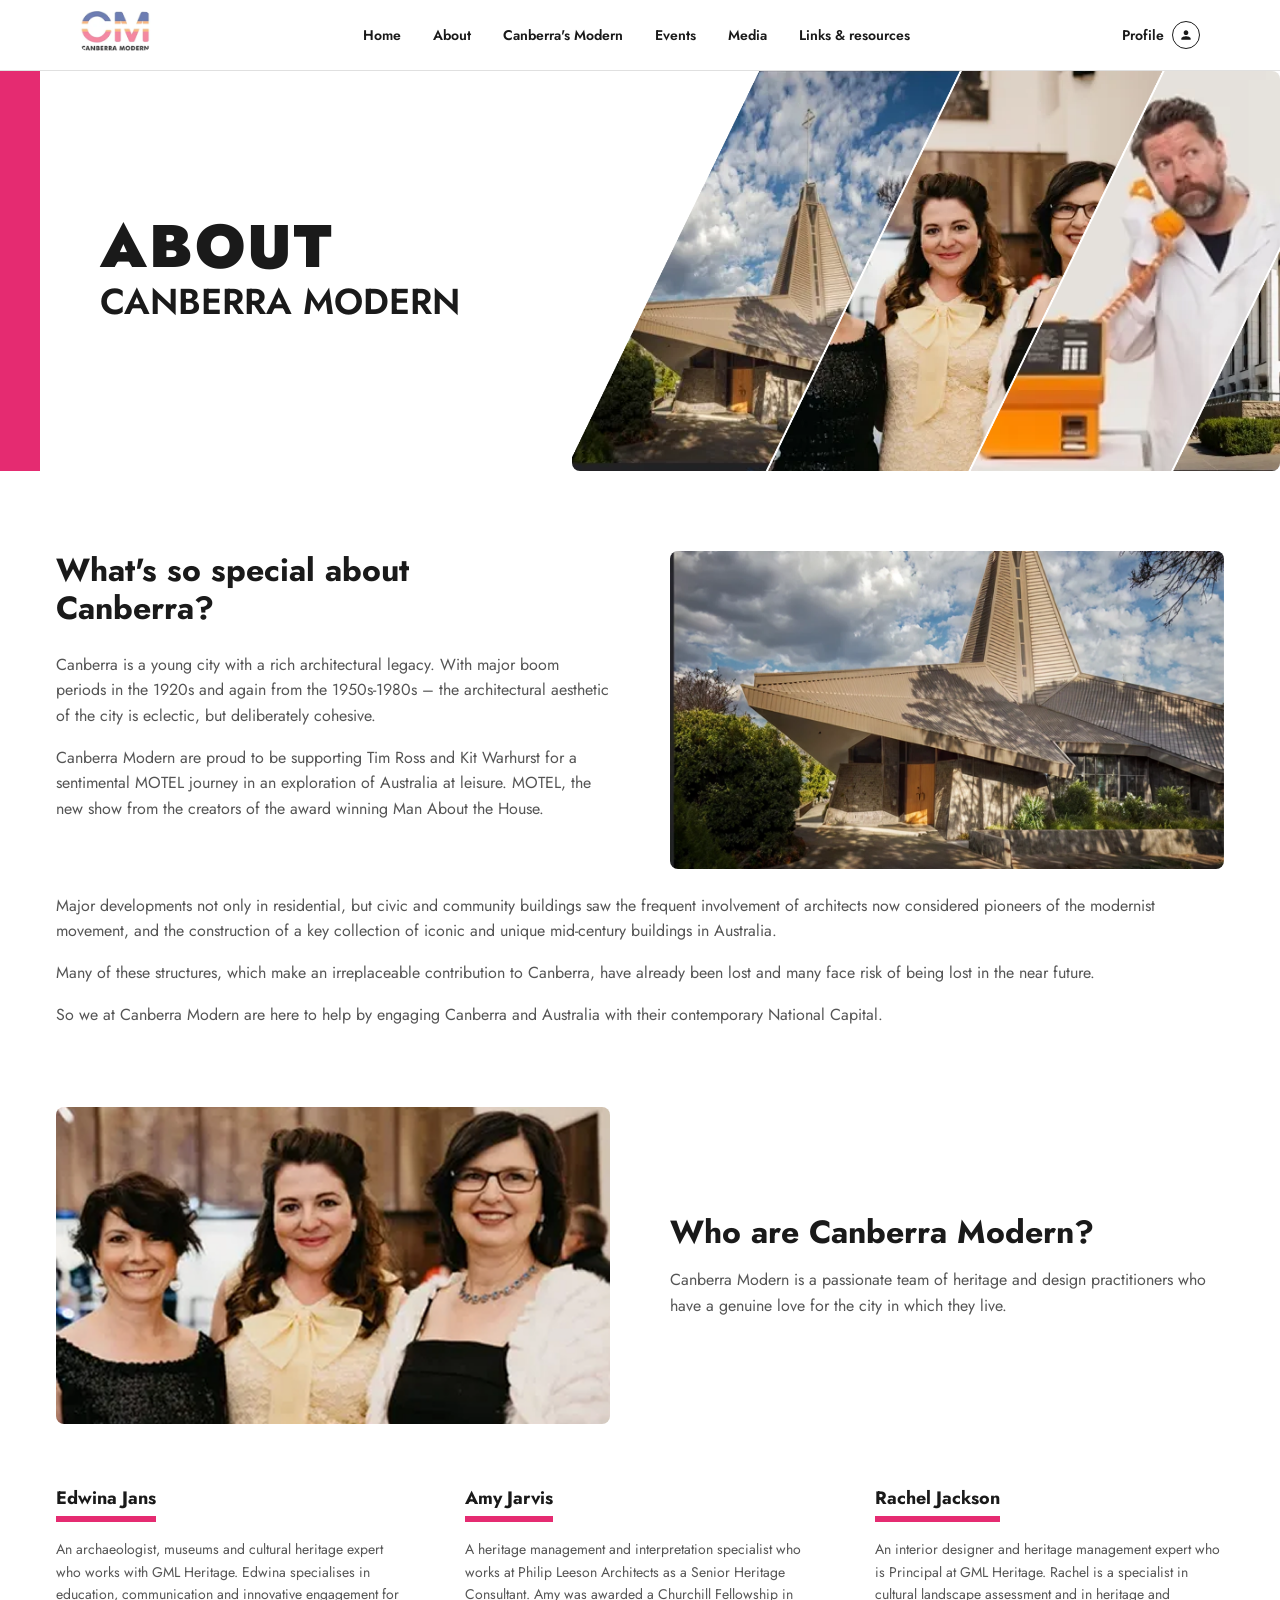
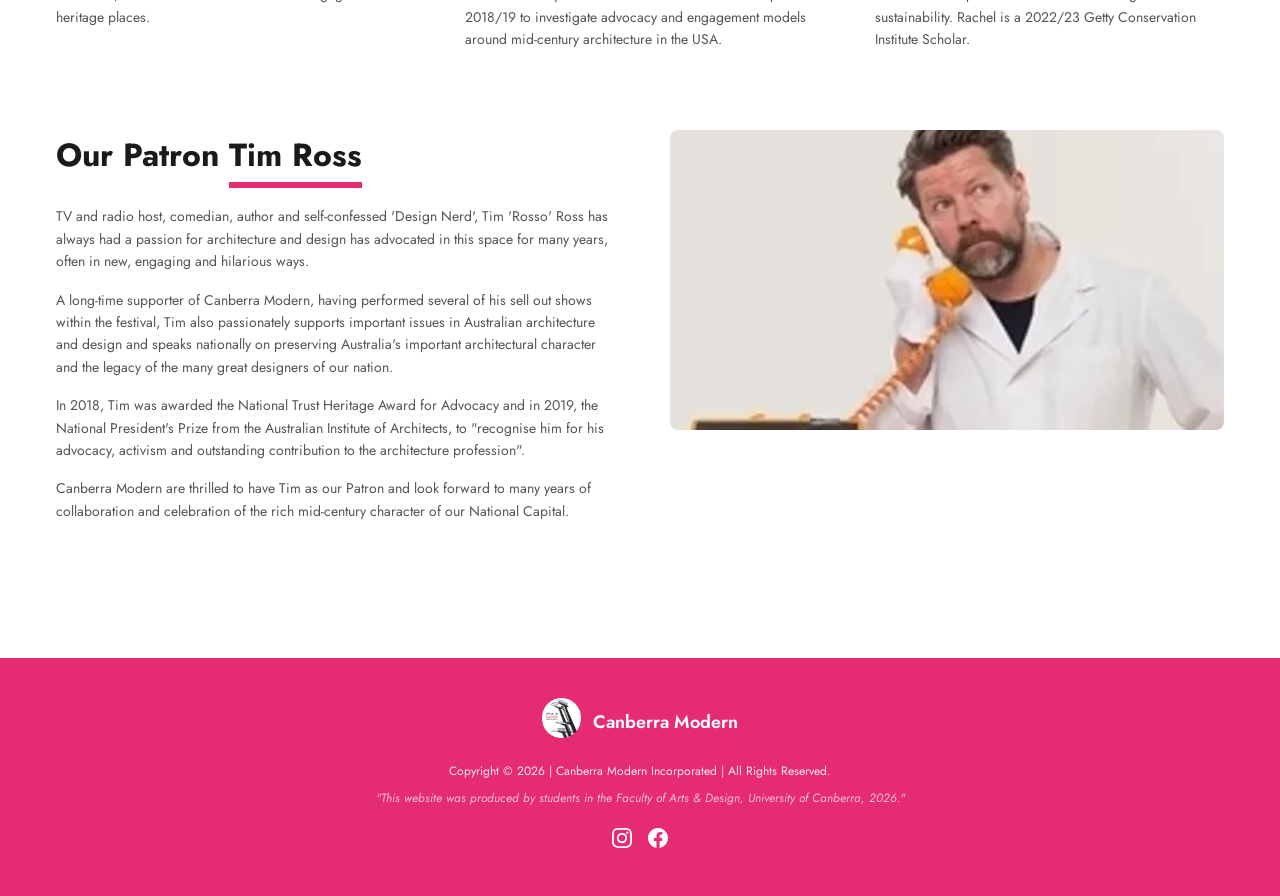
==== commit 3590a21f: "Fixing the page titles." ====
--- a/About.html
+++ b/About.html
@@ -3,7 +3,7 @@
   <head>
     <meta charset="UTF-8" />
     <meta name="viewport" content="width=device-width, initial-scale=1.0" />
-    <title>Canberra Modern - [Page Name]</title>
+    <title>Canberra Modern | About</title>
 
     <link rel="preconnect" href="https://fonts.googleapis.com" />
     <link rel="preconnect" href="https://fonts.gstatic.com" crossorigin />
@@ -31,8 +31,8 @@
             <li><a href="about.html">About</a></li>
             <li><a href="canberras-modern.html">Canberra's Modern</a></li>
             <li><a href="events.html">Events</a></li>
-            <li><a href="media.html">Media</a></li>
-            <li><a href="links.html">Links & resources</a></li>
+            <li><a href="#">Media</a></li>
+            <li><a href="#">Links & resources</a></li>
           </ul>
         </nav>
 
@@ -104,8 +104,8 @@
           <li><a href="about.html">About</a></li>
           <li><a href="canberras-modern.html">Canberra's Modern</a></li>
           <li><a href="events.html">Events</a></li>
-          <li><a href="media.html">Media</a></li>
-          <li><a href="links.html">Links & resources</a></li>
+          <li><a href="#">Media</a></li>
+          <li><a href="#">Links & resources</a></li>
         </ul>
       </nav>
     </div>
--- a/assets/css/styles.css
+++ b/assets/css/styles.css
@@ -29,6 +29,7 @@
   background-color: var(--cm-white);
   line-height: 1.6;
   overflow-x: hidden;
+  border-radius: 8px;
 }
 
 a {
@@ -41,6 +42,13 @@
   list-style: none;
 }
 
+img {
+  border-radius: 8px;
+}
+
+h1 {
+  font-size: 0.95em;
+}
 /* ==========================================================================
    Global Button Styles
    ========================================================================== */
@@ -54,11 +62,15 @@
   padding: 12px 32px;
   font-weight: 600;
   transition: all 0.2s ease;
+  border-radius: 8px;
+
 }
 
 .cta-btn:hover {
   background: var(--cm-magenta);
   color: var(--cm-white);
+  border-radius: 8px;
+
 }
 
 /* ==========================================================================
@@ -251,12 +263,23 @@
 .hero-image-section {
   width: 100%;
   display: block;
+  height: clamp(320px, 55vh, 680px);
+  overflow: hidden;
+}
+
+.hero-image-section picture {
+  width: 100%;
+  height: 100%;
+  display: block;
 }
 
 .hero-image-section img {
   width: 100%;
-  height: auto;
+  height: 100%;
+  object-fit: cover;
+  object-position: center center;
   display: block;
+  border-radius: 0;
 }
 
 /* ==========================================================================
@@ -391,12 +414,33 @@
   color: var(--cm-white);
   padding: 12px 16px;
   display: flex;
-  justify-content: space-between;
-  align-items: center;
+  justify-content: flex-start;
+  align-items: flex-end;
+  gap: 12px;
   font-weight: 600;
   font-size: 14px;
   text-transform: uppercase;
   z-index: 2;
+}
+
+.event-title-bar > span:first-child {
+  min-width: 0;
+  display: -webkit-box;
+  -webkit-box-orient: vertical;
+  -webkit-line-clamp: 2;
+  overflow: hidden;
+  line-height: 1.2;
+}
+
+.event-title-bar > span:last-child {
+  flex: 0 0 auto;
+  margin-left: auto;
+  display: flex;
+  align-items: center;
+}
+
+.event-title-bar > span:first-child {
+  flex: 1;
 }
 
 /* Desktop Grid Layout Override */
@@ -470,12 +514,21 @@
   font-weight: 700;
   margin-bottom: 8px;
   color: var(--cm-charcoal);
+  display: -webkit-box;
+  -webkit-box-orient: vertical;
+  -webkit-line-clamp: 2;
+  overflow: hidden;
+  line-height: 1.2;
 }
 
 .article-excerpt {
   font-size: 14px;
   color: var(--cm-text-grey);
   line-height: 1.5;
+  display: -webkit-box;
+  -webkit-box-orient: vertical;
+  -webkit-line-clamp: 2;
+  overflow: hidden;
 }
 
 /* Desktop Grid Override */
@@ -578,14 +631,8 @@
 .sponsors-track img {
   height: 50px;
   object-fit: contain;
-  filter: grayscale(100%);
-  opacity: 0.6;
-  transition: filter 0.3s ease, opacity 0.3s ease;
-}
-
-.sponsors-track img:hover {
-  filter: grayscale(0%);
   opacity: 1;
+  transition: opacity 0.3s ease;
 }
 
 @keyframes scrollLogos {
@@ -680,23 +727,22 @@
    About Page - Hero Section
    ========================================================================== */
 .about-hero {
-  display: flex;
-  flex-direction: column;
-  background-color: transparent;
-}
-
-.about-hero-content {
-  padding: 80px 40px; 
-  border-left: 20px solid var(--cm-magenta); 
-  display: flex;
-  flex-direction: column; 
-  text-align: left; 
-  align-items: flex-start; 
-  justify-content: center;
-}
+    display: flex;
+    flex-direction: row;
+    align-items: stretch; /* Forces both columns to be the exact same height */
+    gap: 0; /* Removes the invisible wall between columns */
+  }
+
+  .about-hero-content {
+    flex: 1;
+    padding-right: 40px; /* Gives the text room to breathe away from the image */
+    display: flex;
+    flex-direction: column;
+    justify-content: center; /* Vertically centers the text */
+  }
 
 .about-hero-content h1 {
-  font-size: 48px;
+  font-size: 44px;
   font-weight: 900;
   color: var(--cm-charcoal);
   line-height: 1.2;
@@ -712,17 +758,16 @@
 }
 
 .about-hero-image {
-  width: 100%;
-  object-fit: fill;
-}
-
-.about-hero-image img {
-  width: 100%;
-  height: 350px; 
-  object-fit: cover;
-  object-position: center;
-  display: block;
-}
+    flex: 1.2; /* Makes the image slightly wider than the text, adjust as needed */
+  }
+
+  .about-hero-image img {
+    width: 100%;
+    height: 100%;
+    object-fit: cover;
+    object-position: left center; /* Pins the image hard to the left edge */
+    display: block;
+  }
 
 
 /* Desktop Override */
@@ -740,7 +785,7 @@
   }
 
   .about-hero-content h1 {
-    font-size: 72px;
+    font-size: 60px;
   }
 
   .about-hero-content span {
@@ -1233,6 +1278,7 @@
   height: 100%;
   object-fit: cover;
   filter: grayscale(100%);
+  border-radius: 4px 4px 0 0;
 }
 
 .ep-fest-date {
@@ -1377,12 +1423,6 @@
     height: 100%;
   }
   
-  .ep-card-wide {
-    grid-column: 2 / 4;
-    grid-row: 2 / 3;
-    height: 100%;
-  }
-
   /* Festival Grid */
   .ep-festival-grid {
     grid-template-columns: repeat(3, 1fr);
@@ -1432,6 +1472,33 @@
   font-size: 3em;
 }
 
+  .about-hero {
+    flex-direction: column;
+    min-height: auto;
+  }
+
+  .about-hero-content {
+    flex: none;
+    border-left: 40px solid var(--cm-magenta);
+    padding: 40px 16px 24px;
+  }
+
+  .about-hero-image {
+    flex: none;
+    width: 100%;
+    overflow: hidden;
+  }
+
+  .about-hero-image img {
+    width: 100%;
+    height: 100%;
+    min-height: 220px;
+    object-fit: cover;
+    object-position: center center;
+    transform: scale(1.08);
+    transform-origin: center center;
+  }
+
 /* Shrink main gallery images slightly on mobile */
   .cm-gallery-main img {
     height: 300px;
@@ -1439,7 +1506,7 @@
   }
 
   .about-hero-content h1 {
-    font-size: 36px;
+    font-size: 34px;
 
   }
 }
